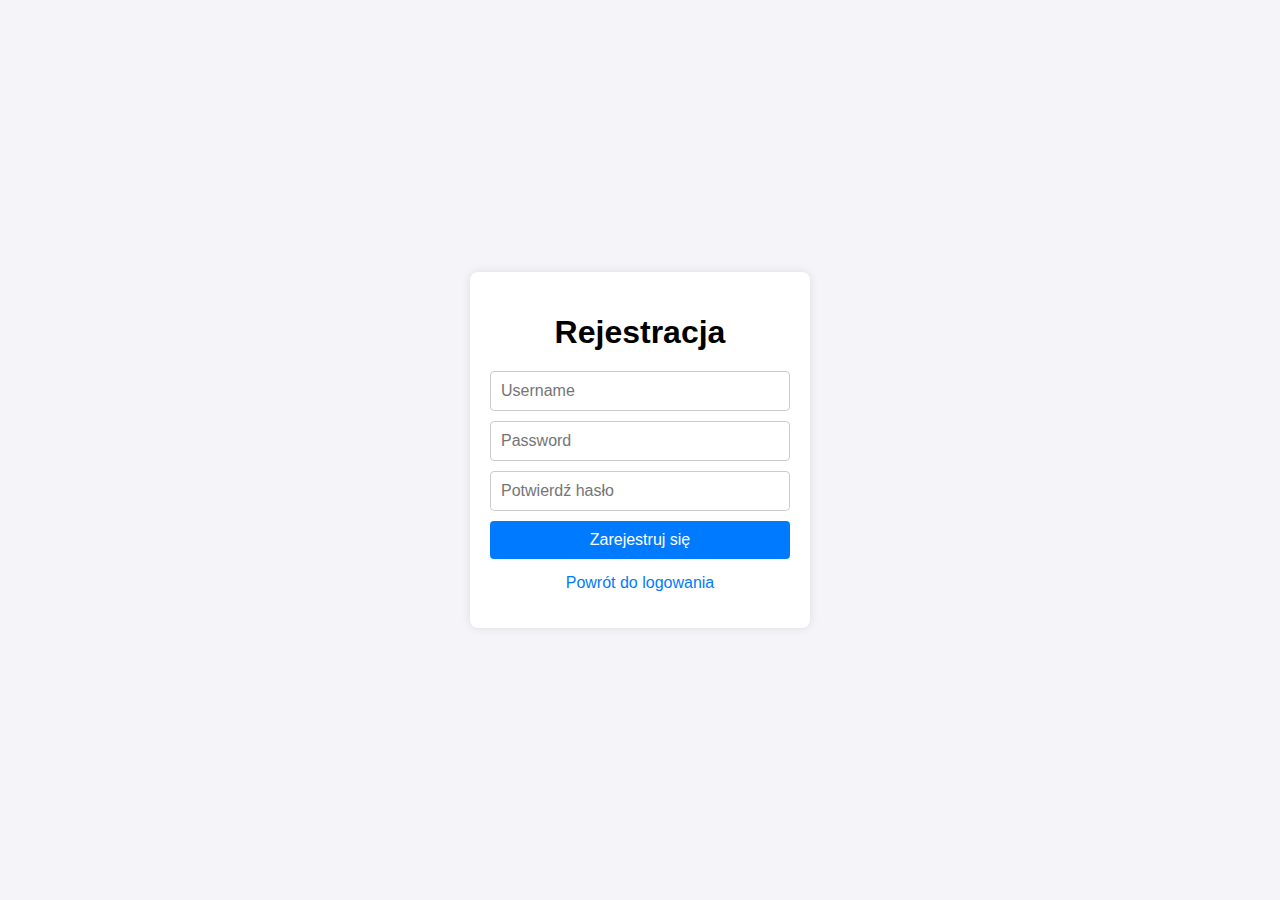
==== register.html @ 0eebd6fc "first commit" ====
<!DOCTYPE html>
<html lang="pl">
  <head>
    <meta charset="UTF-8" />
    <meta name="viewport" content="width=device-width, initial-scale=1.0" />
    <title>Rejestracja</title>
    <link rel="stylesheet" href="style.css" />
  </head>
  <body>
    <div class="login-container">
      <h1>Rejestracja</h1>

      <div id="registerPanel">
        <form id="registerForm" onsubmit="return validateForm()">
          <input
            type="text"
            id="username"
            name="username"
            placeholder="Username"
            required
          />
          <input
            type="password"
            id="password"
            name="password"
            placeholder="Password"
            required
          />
          <input
            type="password"
            id="confirmPassword"
            name="confirmPassword"
            placeholder="Potwierdź hasło"
            required
          />
          <button type="submit">Zarejestruj się</button>
        </form>
      </div>

      <script>
        function validateForm() {
          const password = document.getElementById("password").value;
          const confirmPassword =
            document.getElementById("confirmPassword").value;

          if (password !== confirmPassword) {
            alert("Hasła nie są takie same!");
            return false;
          }

          // Dodanie użytkownika do localStorage
          const username = document.getElementById("username").value;
          const users = JSON.parse(localStorage.getItem("users") || "[]");

          // Sprawdzenie czy użytkownik już istnieje
          if (users.some((user) => user.username === username)) {
            alert("Użytkownik już istnieje!");
            return false;
          }

          users.push({ username, password });
          localStorage.setItem("users", JSON.stringify(users));

          alert("Rejestracja udana!");
          window.location.href = "index.html";
          return false;
        }
      </script>

      <p><a href="index.html">Powrót do logowania</a></p>
    </div>
  </body>
</html>
---- style.css ----
body {
    font-family: Arial, sans-serif;
    background-color: #f4f4f9;
    margin: 0;
    padding: 0;
    display: flex;
    justify-content: center;
    align-items: center;
    height: 100vh;
}

.login-container {
    background: white;
    padding: 20px;
    border-radius: 8px;
    box-shadow: 0 0 10px rgba(0, 0, 0, 0.1);
    width: 300px;
}

h1 {
    text-align: center;
    margin-bottom: 20px;
}

form {
    display: flex;
    flex-direction: column;
}

input {
    margin-bottom: 10px;
    padding: 10px;
    font-size: 16px;
    border: 1px solid #ccc;
    border-radius: 4px;   
}

button {
    padding: 10px;
    background-color: #007bff;
    color: white;
    border: none;
    border-radius: 4px;
    font-size: 16px;
    cursor: pointer;
}

button:hover {
    background-color: #0056b3;
}

select {
    margin-bottom: 10px;
    padding: 10px;
    font-size: 16px;
    border: 1px solid #ccc;
    border-radius: 4px;
    background-color: white;
}


p {
    text-align: center;
    margin-top: 15px;
}

a {
    color: #007bff;
    text-decoration: none;
}

a:hover {
    text-decoration: underline;
}
.logout-button {
    display: inline-block;
    padding: 10px;
    background-color: #4CAF50;
    color: white;
    text-decoration: none;
    border-radius: 4px;
    margin-top: 10px;
    margin-bottom: 10px;
    font-weight: bold;
}
.logout-button:hover {
    background-color: green;
}

.cancel-button {
    display: inline-block;
    padding: 10px 20px;
    background-color: rgb(241, 56, 56);
    color: white;
    text-decoration: none;
    border-radius: 4px;
    text-align: center;
    width: fit-content;
    min-width: 100px;
    margin: 0 auto;
}
.cancel-button:hover {
    background-color: red;
}
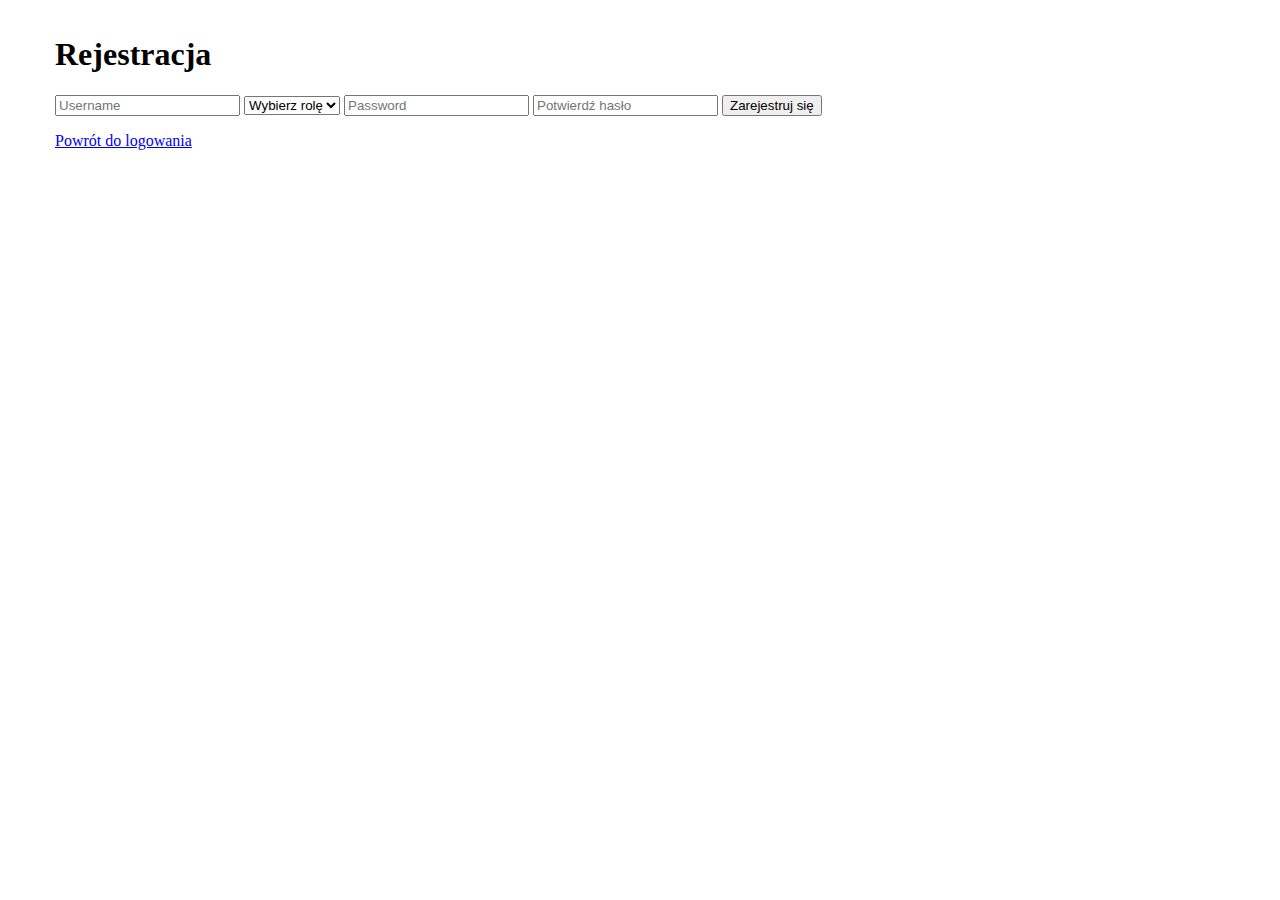
==== commit f5471c6a: "Wstępna wersja" ====
--- a/register.html
+++ b/register.html
@@ -11,7 +11,12 @@
       <h1>Rejestracja</h1>
 
       <div id="registerPanel">
-        <form id="registerForm" onsubmit="return validateForm()">
+        <form
+          id="registerForm"
+          action="register.php"
+          method="POST"
+          onsubmit="return validateForm()"
+        >
           <input
             type="text"
             id="username"
@@ -19,6 +24,11 @@
             placeholder="Username"
             required
           />
+          <select id="role" name="role" required>
+            <option value="">Wybierz rolę</option>
+            <option value="manager">Manager</option>
+            <option value="pracownik">Pracownik</option>
+          </select>
           <input
             type="password"
             id="password"
@@ -48,22 +58,7 @@
             return false;
           }
 
-          // Dodanie użytkownika do localStorage
-          const username = document.getElementById("username").value;
-          const users = JSON.parse(localStorage.getItem("users") || "[]");
-
-          // Sprawdzenie czy użytkownik już istnieje
-          if (users.some((user) => user.username === username)) {
-            alert("Użytkownik już istnieje!");
-            return false;
-          }
-
-          users.push({ username, password });
-          localStorage.setItem("users", JSON.stringify(users));
-
-          alert("Rejestracja udana!");
-          window.location.href = "index.html";
-          return false;
+          return true;
         }
       </script>
 
--- a/style.css
+++ b/style.css
@@ -1,104 +1,139 @@
+/* Baza */
 body {
-    font-family: Arial, sans-serif;
-    background-color: #f4f4f9;
-    margin: 0;
-    padding: 0;
-    display: flex;
-    justify-content: center;
-    align-items: center;
-    height: 100vh;
+    padding: 15px;
+    max-width: 1200px;
+    margin: 0 auto;
+    font-size: 16px;
 }
 
-.login-container {
-    background: white;
-    padding: 20px;
-    border-radius: 8px;
-    box-shadow: 0 0 10px rgba(0, 0, 0, 0.1);
-    width: 300px;
+/* Sprawdzenie */
+* {
+    box-sizing: border-box;
+    word-wrap: break-word;
 }
 
-h1 {
-    text-align: center;
-    margin-bottom: 20px;
+table {
+    width: 100%;
+    border-collapse: collapse;
+    margin: 20px 0;
 }
 
-form {
-    display: flex;
-    flex-direction: column;
+th, td {
+    padding: 10px;
+    border: 1px solid #ddd;
 }
 
-input {
-    margin-bottom: 10px;
-    padding: 10px;
-    font-size: 16px;
-    border: 1px solid #ccc;
-    border-radius: 4px;   
+/* Meta tag */
+@viewport {
+    width: device-width;
+    zoom: 1.0;
 }
 
-button {
-    padding: 10px;
-    background-color: #007bff;
-    color: white;
-    border: none;
-    border-radius: 4px;
-    font-size: 16px;
-    cursor: pointer;
+/* Tablet */
+@media screen and (max-width: 1024px) {
+    body {
+        padding: 10px;
+        font-size: 14px;
+    }
+    
+    th, td {
+        padding: 8px;
+    }
 }
 
-button:hover {
-    background-color: #0056b3;
+/* Urządzenia mobilne */
+@media screen and (max-width: 768px) {
+    body {
+        padding: 5px;
+        font-size: 14px;
+    }
+
+    h1 {
+        font-size: 1.5em;
+        text-align: center;
+    }
+
+    table, thead, tbody, th, td, tr {
+        display: block;
+        width: 100%;
+    }
+    
+    thead tr {
+        position: absolute;
+        top: -9999px;
+        left: -9999px;
+    }
+    
+    tr {
+        margin-bottom: 15px;
+        border: 1px solid #ccc;
+        background: #f9f9f9;
+    }
+    
+    td {
+        border: none;
+        border-bottom: 1px solid #eee;
+        position: relative;
+        padding-left: 50%;
+        min-height: 45px;
+        display: flex;
+        align-items: center;
+    }
+
+    td:last-child {
+        border-bottom: none;
+    }
+    
+    td:before {
+        content: attr(data-label);
+        position: absolute;
+        left: 6px;
+        width: 45%;
+        padding-right: 10px;
+        font-weight: bold;
+        text-align: left;
+    }
+
+    /* elementy formularza */
+    textarea {
+        width: 100%;
+        margin: 5px 0;
+        min-height: 60px;
+        padding: 5px;
+    }
+
+    button {
+        width: 100%;
+        margin: 5px 0;
+        padding: 10px;
+        font-size: 14px;
+    }
+
+    /* Przycisk wylogowania */
+    a.button {
+        display: block;
+        width: 100%;
+        text-align: center;
+        padding: 10px;
+        background: #f0f0f0;
+        text-decoration: none;
+        color: #333;
+        margin-top: 20px;
+        border-radius: 4px;
+    }
 }
 
-select {
-    margin-bottom: 10px;
-    padding: 10px;
-    font-size: 16px;
-    border: 1px solid #ccc;
-    border-radius: 4px;
-    background-color: white;
+    /* Małe urządzenia mobilne */
+    @media screen and (max-width: 480px) {
+    body {
+        font-size: 13px;
+    }
+
+    td {
+        padding-left: 45%;
+    }
+
+    td:before {
+        width: 40%;
+    }
 }
-
-
-p {
-    text-align: center;
-    margin-top: 15px;
-}
-
-a {
-    color: #007bff;
-    text-decoration: none;
-}
-
-a:hover {
-    text-decoration: underline;
-}
-.logout-button {
-    display: inline-block;
-    padding: 10px;
-    background-color: #4CAF50;
-    color: white;
-    text-decoration: none;
-    border-radius: 4px;
-    margin-top: 10px;
-    margin-bottom: 10px;
-    font-weight: bold;
-}
-.logout-button:hover {
-    background-color: green;
-}
-
-.cancel-button {
-    display: inline-block;
-    padding: 10px 20px;
-    background-color: rgb(241, 56, 56);
-    color: white;
-    text-decoration: none;
-    border-radius: 4px;
-    text-align: center;
-    width: fit-content;
-    min-width: 100px;
-    margin: 0 auto;
-}
-.cancel-button:hover {
-    background-color: red;
-}
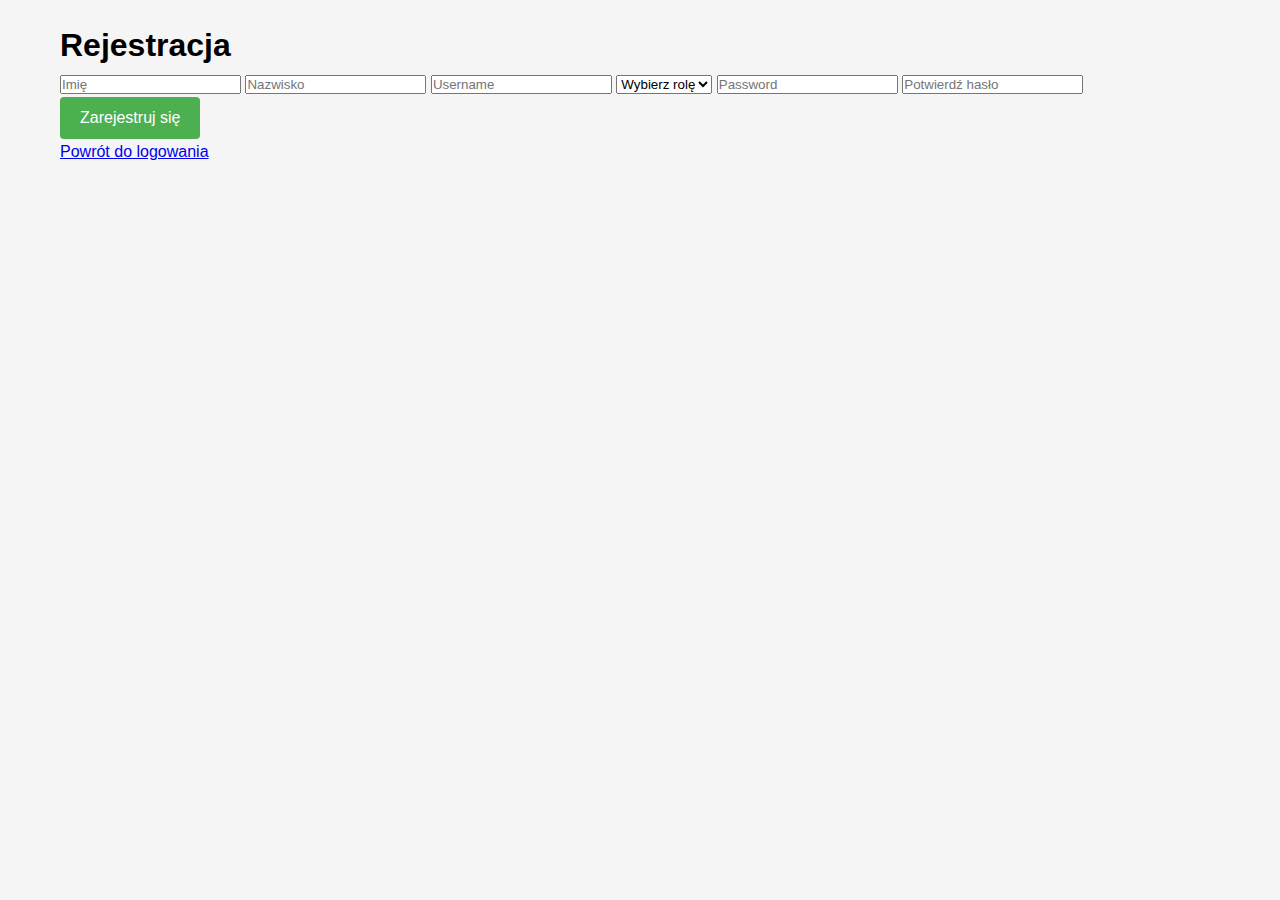
==== commit 74adb82d: "PRACOWNIK DZIAŁA MENADŻER NIE" ====
--- a/register.html
+++ b/register.html
@@ -17,6 +17,20 @@
           method="POST"
           onsubmit="return validateForm()"
         >
+          <input
+            type="text"
+            id="imie"
+            name="imie"
+            placeholder="Imię"
+            required
+          />
+          <input
+            type="text"
+            id="nazwisko"
+            name="nazwisko"
+            placeholder="Nazwisko"
+            required
+          />
           <input
             type="text"
             id="username"
--- a/style.css
+++ b/style.css
@@ -1,139 +1,218 @@
-/* Baza */
+/* Base styles */
+* {
+    margin: 0;
+    padding: 0;
+    box-sizing: border-box;
+}
+
 body {
-    padding: 15px;
+    font-family: Arial, sans-serif;
+    line-height: 1.6;
+    padding: 20px;
     max-width: 1200px;
     margin: 0 auto;
+    background-color: #f5f5f5;
+}
+
+/* Header styles */
+.header-container {
+    display: flex;
+    justify-content: space-between;
+    align-items: center;
+    margin-bottom: 30px;
+    padding: 15px;
+    background-color: white;
+    border-radius: 8px;
+    box-shadow: 0 2px 4px rgba(0,0,0,0.1);
+}
+
+.button {
+    padding: 10px 20px;
+    text-decoration: none;
+    background-color: #f44336;
+    color: white;
+    border-radius: 4px;
+    transition: background-color 0.3s;
+}
+
+.button:hover {
+    background-color: #d32f2f;
+}
+
+/* Form section styles */
+.leave-application-section {
+    background-color: white;
+    padding: 25px;
+    border-radius: 8px;
+    box-shadow: 0 2px 4px rgba(0,0,0,0.1);
+}
+
+h2 {
+    margin-bottom: 20px;
+    color: #333;
+}
+
+.leave-form {
+    display: flex;
+    flex-direction: column;
+    gap: 20px;
+}
+
+.form-group {
+    display: flex;
+    flex-direction: column;
+    gap: 8px;
+}
+
+label {
+    font-weight: bold;
+    color: #555;
+}
+
+input[type="date"],
+textarea {
+    padding: 10px;
+    border: 1px solid #ddd;
+    border-radius: 4px;
     font-size: 16px;
-}
-
-/* Sprawdzenie */
-* {
-    box-sizing: border-box;
-    word-wrap: break-word;
-}
-
+    width: 100%;
+}
+
+textarea {
+    min-height: 100px;
+    resize: vertical;
+}
+
+button[type="submit"] {
+    background-color: #4CAF50;
+    color: white;
+    padding: 12px 20px;
+    border: none;
+    border-radius: 4px;
+    cursor: pointer;
+    font-size: 16px;
+    transition: background-color 0.3s;
+}
+
+button[type="submit"]:hover {
+    background-color: #45a049;
+}
+
+/* Responsive styles */
+@media screen and (max-width: 768px) {
+    body {
+        padding: 10px;
+    }
+
+    .header-container {
+        flex-direction: column;
+        gap: 15px;
+        text-align: center;
+    }
+
+    h1 {
+        font-size: 24px;
+    }
+
+    .leave-application-section {
+        padding: 15px;
+    }
+}
+
+@media screen and (max-width: 480px) {
+    .header-container {
+        padding: 10px;
+    }
+
+    h1 {
+        font-size: 20px;
+    }
+
+    .button {
+        width: 100%;
+        text-align: center;
+    }
+
+    input[type="date"],
+    textarea {
+        font-size: 14px;
+    }
+}
+
+/* Table styles */
 table {
     width: 100%;
     border-collapse: collapse;
     margin: 20px 0;
+    background-color: white;
+    box-shadow: 0 2px 4px rgba(0,0,0,0.1);
 }
 
 th, td {
-    padding: 10px;
-    border: 1px solid #ddd;
-}
-
-/* Meta tag */
-@viewport {
-    width: device-width;
-    zoom: 1.0;
-}
-
-/* Tablet */
-@media screen and (max-width: 1024px) {
-    body {
-        padding: 10px;
-        font-size: 14px;
+    padding: 12px;
+    text-align: left;
+    border-bottom: 1px solid #ddd;
+}
+
+th {
+    background-color: #f5f5f5;
+    font-weight: bold;
+}
+
+tr:hover {
+    background-color: #f9f9f9;
+}
+
+/* Button container */
+.button-container {
+    margin-top: 20px;
+    text-align: right;
+}
+
+.add-button {
+    display: inline-block;
+    padding: 10px 20px;
+    background-color: #4CAF50;
+    color: white;
+    text-decoration: none;
+    border-radius: 4px;
+    transition: background-color 0.3s;
+}
+
+.add-button:hover {
+    background-color: #45a049;
+}
+
+/* Responsive table */
+@media screen and (max-width: 768px) {
+    table {
+        display: block;
+        overflow-x: auto;
     }
     
     th, td {
-        padding: 8px;
-    }
-}
-
-/* Urządzenia mobilne */
-@media screen and (max-width: 768px) {
-    body {
-        padding: 5px;
-        font-size: 14px;
-    }
-
-    h1 {
-        font-size: 1.5em;
-        text-align: center;
-    }
-
-    table, thead, tbody, th, td, tr {
-        display: block;
-        width: 100%;
-    }
-    
-    thead tr {
-        position: absolute;
-        top: -9999px;
-        left: -9999px;
-    }
-    
-    tr {
-        margin-bottom: 15px;
-        border: 1px solid #ccc;
-        background: #f9f9f9;
-    }
-    
-    td {
-        border: none;
-        border-bottom: 1px solid #eee;
-        position: relative;
-        padding-left: 50%;
-        min-height: 45px;
-        display: flex;
-        align-items: center;
-    }
-
-    td:last-child {
-        border-bottom: none;
-    }
-    
-    td:before {
-        content: attr(data-label);
-        position: absolute;
-        left: 6px;
-        width: 45%;
-        padding-right: 10px;
-        font-weight: bold;
-        text-align: left;
-    }
-
-    /* elementy formularza */
-    textarea {
-        width: 100%;
-        margin: 5px 0;
-        min-height: 60px;
-        padding: 5px;
-    }
-
-    button {
-        width: 100%;
-        margin: 5px 0;
-        padding: 10px;
-        font-size: 14px;
-    }
-
-    /* Przycisk wylogowania */
-    a.button {
-        display: block;
-        width: 100%;
-        text-align: center;
-        padding: 10px;
-        background: #f0f0f0;
-        text-decoration: none;
-        color: #333;
-        margin-top: 20px;
-        border-radius: 4px;
-    }
-}
-
-    /* Małe urządzenia mobilne */
-    @media screen and (max-width: 480px) {
-    body {
-        font-size: 13px;
-    }
-
-    td {
-        padding-left: 45%;
-    }
-
-    td:before {
-        width: 40%;
-    }
-}
+        min-width: 120px;
+    }
+}
+
+.form-group select {
+    width: 100%;
+    padding: 8px;
+    margin-bottom: 10px;
+    border: 1px solid #ddd;
+    border-radius: 4px;
+}
+
+.clear-button {
+    background-color: #f44336;
+    color: white;
+    padding: 8px 16px;
+    border: none;
+    border-radius: 4px;
+    cursor: pointer;
+    margin-left: 10px;
+}
+
+.clear-button:hover {
+    background-color: #d32f2f;
+}
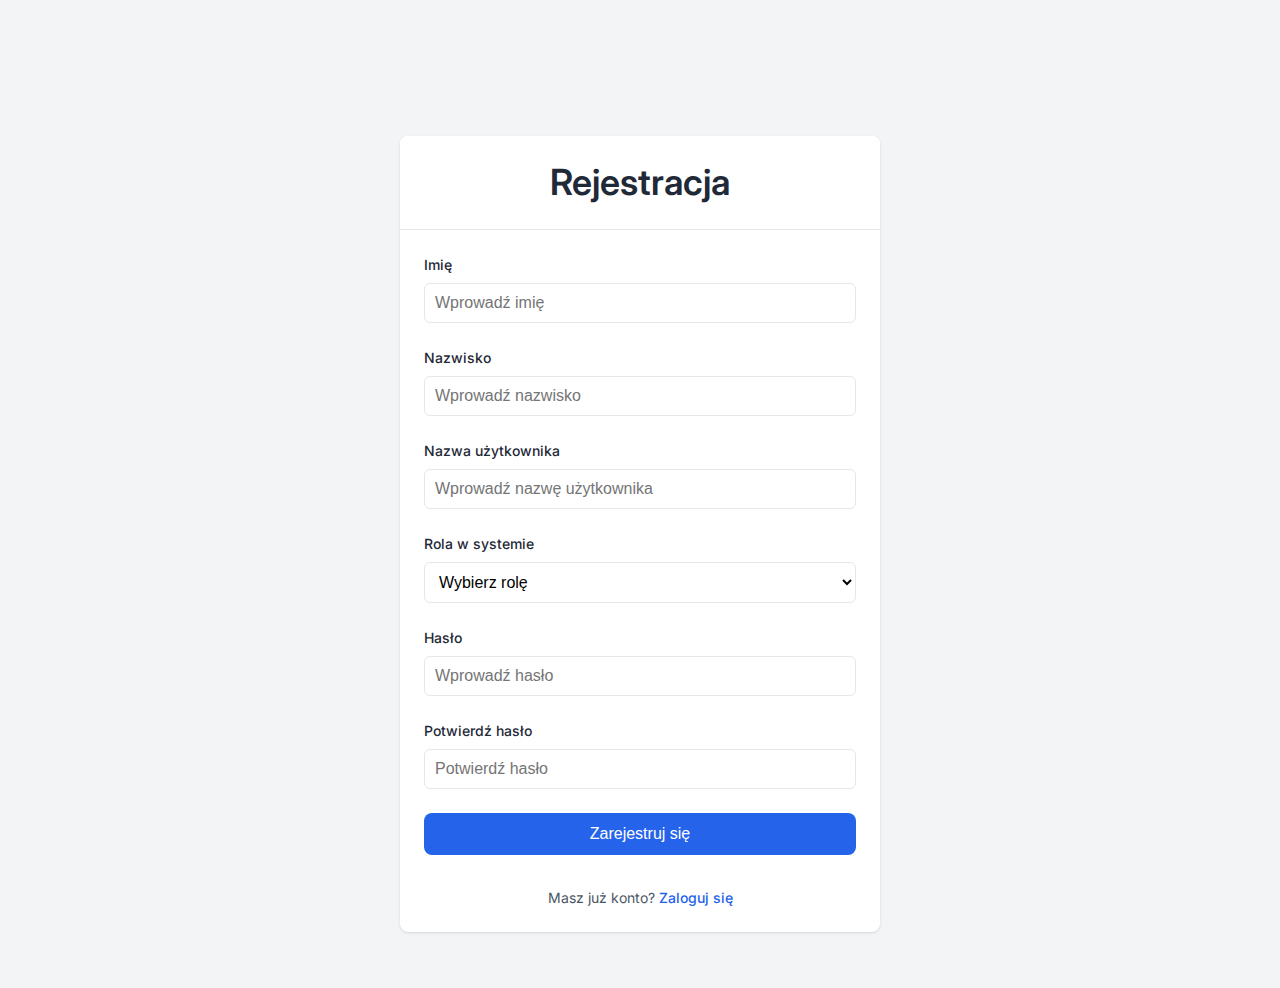
==== commit d8ebf699: "FINALNA WERSJA" ====
--- a/register.html
+++ b/register.html
@@ -3,80 +3,120 @@
   <head>
     <meta charset="UTF-8" />
     <meta name="viewport" content="width=device-width, initial-scale=1.0" />
-    <title>Rejestracja</title>
+    <title>Rejestracja - System Urlopowy</title>
     <link rel="stylesheet" href="style.css" />
+    <link
+      href="https://fonts.googleapis.com/css2?family=Inter:wght@400;500;600&display=swap"
+      rel="stylesheet"
+    />
   </head>
   <body>
-    <div class="login-container">
-      <h1>Rejestracja</h1>
+    <div class="container">
+      <div class="card form-container fade-in">
+        <div class="header-container">
+          <h1>Rejestracja</h1>
+        </div>
 
-      <div id="registerPanel">
         <form
           id="registerForm"
           action="register.php"
           method="POST"
           onsubmit="return validateForm()"
         >
-          <input
-            type="text"
-            id="imie"
-            name="imie"
-            placeholder="Imię"
-            required
-          />
-          <input
-            type="text"
-            id="nazwisko"
-            name="nazwisko"
-            placeholder="Nazwisko"
-            required
-          />
-          <input
-            type="text"
-            id="username"
-            name="username"
-            placeholder="Username"
-            required
-          />
-          <select id="role" name="role" required>
-            <option value="">Wybierz rolę</option>
-            <option value="manager">Manager</option>
-            <option value="pracownik">Pracownik</option>
-          </select>
-          <input
-            type="password"
-            id="password"
-            name="password"
-            placeholder="Password"
-            required
-          />
-          <input
-            type="password"
-            id="confirmPassword"
-            name="confirmPassword"
-            placeholder="Potwierdź hasło"
-            required
-          />
-          <button type="submit">Zarejestruj się</button>
+          <div class="form-group">
+            <label for="imie">Imię</label>
+            <input
+              type="text"
+              id="imie"
+              name="imie"
+              class="form-control"
+              placeholder="Wprowadź imię"
+              required
+            />
+          </div>
+
+          <div class="form-group">
+            <label for="nazwisko">Nazwisko</label>
+            <input
+              type="text"
+              id="nazwisko"
+              name="nazwisko"
+              class="form-control"
+              placeholder="Wprowadź nazwisko"
+              required
+            />
+          </div>
+
+          <div class="form-group">
+            <label for="username">Nazwa użytkownika</label>
+            <input
+              type="text"
+              id="username"
+              name="username"
+              class="form-control"
+              placeholder="Wprowadź nazwę użytkownika"
+              required
+            />
+          </div>
+
+          <div class="form-group">
+            <label for="role">Rola w systemie</label>
+            <select id="role" name="role" class="form-control" required>
+              <option value="">Wybierz rolę</option>
+              <option value="manager">Manager</option>
+              <option value="pracownik">Pracownik</option>
+            </select>
+          </div>
+
+          <div class="form-group">
+            <label for="password">Hasło</label>
+            <input
+              type="password"
+              id="password"
+              name="password"
+              class="form-control"
+              placeholder="Wprowadź hasło"
+              required
+            />
+          </div>
+
+          <div class="form-group">
+            <label for="confirmPassword">Potwierdź hasło</label>
+            <input
+              type="password"
+              id="confirmPassword"
+              name="confirmPassword"
+              class="form-control"
+              placeholder="Potwierdź hasło"
+              required
+            />
+          </div>
+
+          <div class="form-group">
+            <button type="submit" class="button">Zarejestruj się</button>
+          </div>
+
+          <p class="text-center">
+            Masz już konto?
+            <a href="index.html" class="text-primary">Zaloguj się</a>
+          </p>
         </form>
       </div>
+    </div>
 
-      <script>
-        function validateForm() {
-          const password = document.getElementById("password").value;
-          const confirmPassword =
-            document.getElementById("confirmPassword").value;
+    <script>
+      function validateForm() {
+        const password = document.getElementById("password").value;
+        const confirmPassword =
+          document.getElementById("confirmPassword").value;
 
-          if (password !== confirmPassword) {
-            alert("Hasła nie są takie same!");
-            return false;
-          }
+        if (password !== confirmPassword) {
+          alert("Hasła nie są takie same!");
+          return false;
+        }
 
-          return true;
-        }
-      </script>
-
-      <p><a href="index.html">Powrót do logowania</a></p>
-    </div>
+        return true;
+      }
+    </script>
   </body>
 </html>
--- a/style.css
+++ b/style.css
@@ -1,218 +1,531 @@
-/* Base styles */
+:root {
+  --primary-color: #2563eb;
+  --primary-hover: #1d4ed8;
+  --success-color: #059669;
+  --success-hover: #047857;
+  --danger-color: #dc2626;
+  --danger-hover: #b91c1c;
+  --warning-color: #d97706;
+  --text-primary: #1f2937;
+  --text-secondary: #4b5563;
+  --background-light: #f3f4f6;
+  --background-white: #ffffff;
+  --border-color: #e5e7eb;
+  --shadow-sm: 0 1px 2px 0 rgb(0 0 0 / 0.05);
+  --shadow: 0 1px 3px 0 rgb(0 0 0 / 0.1), 0 1px 2px -1px rgb(0 0 0 / 0.1);
+  --shadow-md: 0 4px 6px -1px rgb(0 0 0 / 0.1), 0 2px 4px -2px rgb(0 0 0 / 0.1);
+  --radius-sm: 0.375rem;
+  --radius: 0.5rem;
+  --radius-lg: 0.75rem;
+}
+
 * {
+  margin: 0;
+  padding: 0;
+  box-sizing: border-box;
+}
+
+body {
+  font-family: "Inter", system-ui, -apple-system, sans-serif;
+  line-height: 1.5;
+  color: var(--text-primary);
+  background-color: var(--background-light);
+  -webkit-font-smoothing: antialiased;
+}
+
+.container {
+  width: 100%;
+  max-width: 1200px;
+  margin: 0 auto;
+  padding: 1.5rem;
+  padding-top: 6.5rem;
+}
+
+/* Typography */
+h1,
+h2,
+h3,
+h4,
+h5,
+h6 {
+  font-weight: 600;
+  line-height: 1.25;
+  color: var(--text-primary);
+  margin-bottom: 1rem;
+}
+
+h1 {
+  font-size: 2.25rem;
+}
+h2 {
+  font-size: 1.875rem;
+}
+h3 {
+  font-size: 1.5rem;
+}
+
+p {
+  margin-bottom: 1rem;
+  color: var(--text-secondary);
+}
+
+/* Header */
+.header-container {
+  background-color: var(--background-white);
+  padding: 1.5rem;
+  border-radius: var(--radius);
+  margin-bottom: 2rem;
+  display: flex;
+  justify-content: center;
+  align-items: center;
+  gap: 1rem;
+}
+
+/* Buttons */
+.button {
+  display: inline-flex;
+  align-items: center;
+  justify-content: center;
+  padding: 0.625rem 1.25rem;
+  font-size: 0.875rem;
+  font-weight: 500;
+  border-radius: var(--radius);
+  border: none;
+  cursor: pointer;
+  transition: all 0.2s ease;
+  text-decoration: none;
+  gap: 0.5rem;
+  background-color: var(--primary-color);
+  color: white;
+}
+
+.button:hover {
+  background-color: var(--primary-hover);
+  transform: translateY(-1px);
+}
+
+.button-success {
+  background-color: var(--success-color);
+}
+
+.button-success:hover {
+  background-color: var(--success-hover);
+}
+
+.button-danger {
+  background-color: var(--danger-color);
+}
+
+.button-danger:hover {
+  background-color: var(--danger-hover);
+}
+
+.button-warning {
+  background-color: var(--warning-color);
+}
+
+/* Forms */
+.form-container {
+  background-color: var(--background-white);
+  padding: 2rem;
+  border-radius: var(--radius);
+  box-shadow: var(--shadow);
+}
+
+.form-group {
+  margin-bottom: 1.5rem;
+}
+
+.form-group label {
+  display: block;
+  font-size: 0.875rem;
+  font-weight: 500;
+  color: var(--text-primary);
+  margin-bottom: 0.5rem;
+}
+
+.form-control {
+  width: 100%;
+  padding: 0.625rem;
+  font-size: 0.875rem;
+  border: 1px solid var(--border-color);
+  border-radius: var(--radius-sm);
+  background-color: var(--background-white);
+  transition: border-color 0.2s ease;
+}
+
+.form-control:focus {
+  outline: none;
+  border-color: var(--primary-color);
+  box-shadow: 0 0 0 2px rgba(37, 99, 235, 0.1);
+}
+
+textarea.form-control {
+  min-height: 100px;
+  resize: vertical;
+}
+
+/* Tables */
+.table-container {
+  background-color: var(--background-white);
+  border-radius: var(--radius);
+  box-shadow: var(--shadow);
+  overflow: hidden;
+  margin-bottom: 2rem;
+}
+
+table {
+  width: 100%;
+  border-collapse: collapse;
+  font-size: 0.875rem;
+}
+
+th {
+  background-color: var(--background-light);
+  font-weight: 600;
+  text-align: left;
+  padding: 1rem;
+  color: var(--text-primary);
+}
+
+td {
+  padding: 1rem;
+  border-top: 1px solid var(--border-color);
+  color: var(--text-secondary);
+}
+
+tbody tr:hover {
+  background-color: var(--background-light);
+}
+
+/* Status Badges */
+.status-badge {
+  display: inline-flex;
+  align-items: center;
+  padding: 0.25rem 0.75rem;
+  border-radius: 9999px;
+  font-size: 0.75rem;
+  font-weight: 500;
+}
+
+.status-oczekujacy {
+  background-color: #fef3c7;
+  color: #92400e;
+}
+
+.status-zatwierdzony {
+  background-color: #dcfce7;
+  color: #166534;
+}
+
+.status-odrzucony {
+  background-color: #fee2e2;
+  color: #991b1b;
+}
+
+/* Cards */
+.card {
+  background-color: var(--background-white);
+  border-radius: var(--radius);
+  box-shadow: var(--shadow);
+  padding: 1.5rem;
+  margin-bottom: 1.5rem;
+}
+
+/* Enhanced Responsive Design */
+@media (max-width: 1024px) {
+  .container {
+    padding: 1rem;
+    padding-top: 5rem;
+    max-width: 100%;
+  }
+
+  .table-container {
+    overflow-x: auto;
+    -webkit-overflow-scrolling: touch;
+  }
+
+  table {
+    min-width: 800px;
+  }
+}
+
+@media (max-width: 768px) {
+  .header-container {
+    flex-direction: column;
+    text-align: center;
+    padding: 1rem;
+  }
+
+  .button {
+    width: 100%;
+    margin-bottom: 0.5rem;
+  }
+
+  .form-container {
+    padding: 1rem;
+  }
+
+  .top-nav {
+    padding: 0.75rem;
+    gap: 0.75rem;
+  }
+
+  .actions-container {
+    flex-direction: column;
+    gap: 0.75rem;
+  }
+
+  .actions-container .button {
+    width: 100%;
+  }
+}
+
+@media (max-width: 640px) {
+  h1 {
+    font-size: 1.75rem;
+  }
+
+  h2 {
+    font-size: 1.5rem;
+  }
+
+  h3 {
+    font-size: 1.25rem;
+  }
+
+  .form-container {
+    padding: 1rem;
+    margin: 0.5rem;
+  }
+
+  .card {
+    padding: 1rem;
+    margin: 0.5rem 0;
+  }
+
+  .form-group {
+    margin-bottom: 1rem;
+  }
+
+  .status-badge {
+    width: 100%;
+    justify-content: center;
+    margin: 0.25rem 0;
+  }
+
+  td,
+  th {
+    padding: 0.75rem;
+    font-size: 0.813rem;
+  }
+
+  .form-control {
+    font-size: 1rem;
+    padding: 0.75rem;
+  }
+}
+
+/* Add touch-friendly tap targets */
+@media (hover: none) {
+  .button,
+  .form-control,
+  select,
+  input[type="submit"] {
+    min-height: 44px;
+  }
+
+  .top-nav a,
+  .button {
+    padding: 0.75rem 1rem;
+  }
+}
+
+/* Improve table responsiveness */
+.table-responsive {
+  display: block;
+  width: 100%;
+  overflow-x: auto;
+  -webkit-overflow-scrolling: touch;
+  -ms-overflow-style: -ms-autohiding-scrollbar;
+}
+
+/* Flexible grid system */
+.grid {
+  display: grid;
+  gap: 1.5rem;
+  grid-template-columns: repeat(auto-fit, minmax(280px, 1fr));
+}
+
+/* Utility classes for responsive spacing */
+.mt-mobile {
+  margin-top: 1rem;
+}
+
+@media (min-width: 768px) {
+  .mt-mobile {
+    margin-top: 0;
+  }
+}
+
+/* Ensure proper form element sizing on iOS */
+input,
+select,
+textarea {
+  font-size: 16px !important;
+}
+
+/* Prevent zoom on focus for iOS */
+@supports (-webkit-touch-callout: none) {
+  input,
+  select,
+  textarea {
+    font-size: 16px !important;
+  }
+}
+
+/* Accessibility */
+:focus {
+  outline: 2px solid var(--primary-color);
+  outline-offset: 2px;
+}
+
+@media (prefers-reduced-motion: reduce) {
+  * {
+    animation-duration: 0.01ms !important;
+    animation-iteration-count: 1 !important;
+    transition-duration: 0.01ms !important;
+    scroll-behavior: auto !important;
+  }
+}
+
+/* Text Utilities */
+.text-center {
+  text-align: center;
+}
+
+.text-primary {
+  color: var(--primary-color);
+  text-decoration: none;
+  font-weight: 500;
+  transition: color 0.2s ease;
+}
+
+.text-primary:hover {
+  color: var(--primary-hover);
+  text-decoration: underline;
+}
+
+/* Form Container Specific */
+.form-container {
+  max-width: 480px;
+  margin: 2rem auto;
+}
+
+.form-container .header-container {
+  margin: -1.5rem -1.5rem 1.5rem -1.5rem;
+  padding: 1.5rem;
+  border-bottom: 1px solid var(--border-color);
+  border-radius: var(--radius) var(--radius) 0 0;
+}
+
+.form-container .header-container h1 {
+  margin-bottom: 0;
+  text-align: center;
+}
+
+.form-container .button {
+  width: 100%;
+  justify-content: center;
+  margin-bottom: 0.5rem;
+  font-size: 1rem;
+  padding: 0.75rem 1.5rem;
+}
+
+.form-container .form-group:last-child {
+  margin-bottom: 0;
+}
+
+.form-container p {
+  font-size: 0.875rem;
+  margin-bottom: 0;
+}
+
+@media (max-width: 640px) {
+  .form-container {
+    margin: 1rem auto;
+  }
+
+  .form-container .header-container {
+    margin: -1rem -1rem 1rem -1rem;
+    padding: 1rem;
+  }
+}
+
+/* Top Navigation Bar */
+.top-nav {
+  position: fixed;
+  top: 0;
+  left: 0;
+  right: 0;
+  background-color: var(--background-white);
+  padding: 0.75rem 1.5rem;
+  box-shadow: var(--shadow);
+  display: flex;
+  justify-content: space-between;
+  align-items: center;
+  z-index: 1000;
+  height: 64px;
+}
+
+.top-nav .home-link {
+  display: flex;
+  align-items: center;
+  gap: 0.5rem;
+  color: var(--text-primary);
+  text-decoration: none;
+  font-weight: 500;
+  white-space: nowrap;
+}
+
+.top-nav .home-link:hover {
+  color: var(--primary-color);
+}
+
+.top-nav .nav-actions {
+  display: flex;
+  align-items: center;
+}
+
+@media (max-width: 768px) {
+  .top-nav {
+    padding: 0.5rem 1rem;
+  }
+
+  .top-nav .button {
+    padding: 0.5rem 1rem;
     margin: 0;
-    padding: 0;
-    box-sizing: border-box;
-}
-
-body {
-    font-family: Arial, sans-serif;
-    line-height: 1.6;
-    padding: 20px;
-    max-width: 1200px;
-    margin: 0 auto;
-    background-color: #f5f5f5;
-}
-
-/* Header styles */
-.header-container {
-    display: flex;
-    justify-content: space-between;
-    align-items: center;
-    margin-bottom: 30px;
-    padding: 15px;
-    background-color: white;
-    border-radius: 8px;
-    box-shadow: 0 2px 4px rgba(0,0,0,0.1);
-}
-
-.button {
-    padding: 10px 20px;
-    text-decoration: none;
-    background-color: #f44336;
-    color: white;
-    border-radius: 4px;
-    transition: background-color 0.3s;
-}
-
-.button:hover {
-    background-color: #d32f2f;
-}
-
-/* Form section styles */
-.leave-application-section {
-    background-color: white;
-    padding: 25px;
-    border-radius: 8px;
-    box-shadow: 0 2px 4px rgba(0,0,0,0.1);
-}
-
-h2 {
-    margin-bottom: 20px;
-    color: #333;
-}
-
-.leave-form {
-    display: flex;
-    flex-direction: column;
-    gap: 20px;
-}
-
-.form-group {
-    display: flex;
-    flex-direction: column;
-    gap: 8px;
-}
-
-label {
-    font-weight: bold;
-    color: #555;
-}
-
-input[type="date"],
-textarea {
-    padding: 10px;
-    border: 1px solid #ddd;
-    border-radius: 4px;
-    font-size: 16px;
-    width: 100%;
-}
-
-textarea {
-    min-height: 100px;
-    resize: vertical;
-}
-
-button[type="submit"] {
-    background-color: #4CAF50;
-    color: white;
-    padding: 12px 20px;
-    border: none;
-    border-radius: 4px;
-    cursor: pointer;
-    font-size: 16px;
-    transition: background-color 0.3s;
-}
-
-button[type="submit"]:hover {
-    background-color: #45a049;
-}
-
-/* Responsive styles */
-@media screen and (max-width: 768px) {
-    body {
-        padding: 10px;
-    }
-
-    .header-container {
-        flex-direction: column;
-        gap: 15px;
-        text-align: center;
-    }
-
-    h1 {
-        font-size: 24px;
-    }
-
-    .leave-application-section {
-        padding: 15px;
-    }
-}
-
-@media screen and (max-width: 480px) {
-    .header-container {
-        padding: 10px;
-    }
-
-    h1 {
-        font-size: 20px;
-    }
-
-    .button {
-        width: 100%;
-        text-align: center;
-    }
-
-    input[type="date"],
-    textarea {
-        font-size: 14px;
-    }
-}
-
-/* Table styles */
-table {
-    width: 100%;
-    border-collapse: collapse;
-    margin: 20px 0;
-    background-color: white;
-    box-shadow: 0 2px 4px rgba(0,0,0,0.1);
-}
-
-th, td {
-    padding: 12px;
-    text-align: left;
-    border-bottom: 1px solid #ddd;
-}
-
-th {
-    background-color: #f5f5f5;
-    font-weight: bold;
-}
-
-tr:hover {
-    background-color: #f9f9f9;
-}
-
-/* Button container */
-.button-container {
-    margin-top: 20px;
-    text-align: right;
-}
-
-.add-button {
-    display: inline-block;
-    padding: 10px 20px;
-    background-color: #4CAF50;
-    color: white;
-    text-decoration: none;
-    border-radius: 4px;
-    transition: background-color 0.3s;
-}
-
-.add-button:hover {
-    background-color: #45a049;
-}
-
-/* Responsive table */
-@media screen and (max-width: 768px) {
-    table {
-        display: block;
-        overflow-x: auto;
-    }
-    
-    th, td {
-        min-width: 120px;
-    }
-}
-
-.form-group select {
-    width: 100%;
-    padding: 8px;
-    margin-bottom: 10px;
-    border: 1px solid #ddd;
-    border-radius: 4px;
-}
-
-.clear-button {
-    background-color: #f44336;
-    color: white;
-    padding: 8px 16px;
-    border: none;
-    border-radius: 4px;
-    cursor: pointer;
-    margin-left: 10px;
-}
-
-.clear-button:hover {
-    background-color: #d32f2f;
-}
+    width: auto;
+    font-size: 0.875rem;
+  }
+
+  .top-nav .home-link {
+    font-size: 0.875rem;
+  }
+}
+
+/* Content Layout */
+.content-container {
+  background-color: var(--background-white);
+  border-radius: var(--radius);
+  box-shadow: var(--shadow);
+  padding: 1.5rem;
+  margin-bottom: 1.5rem;
+}
+
+.actions-container {
+  display: flex;
+  justify-content: flex-end;
+  gap: 1rem;
+  margin-bottom: 1.5rem;
+}
